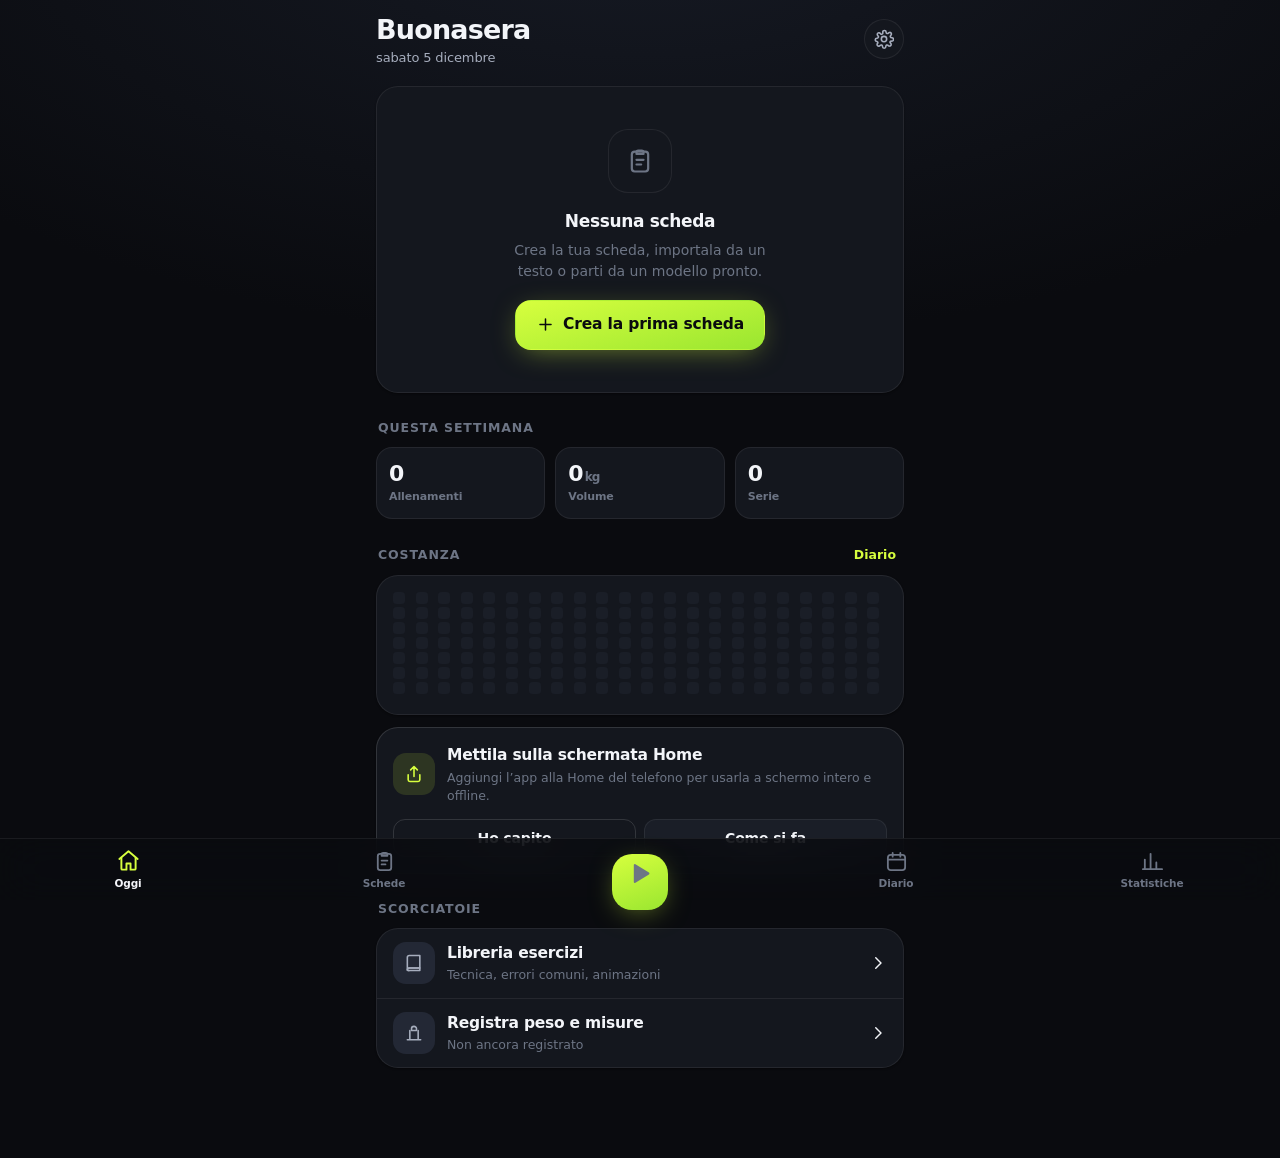
==== index.html @ c9379cd8 "Palestra: PWA per tracciare gli allenamenti in palestra App web installabile su iPhone, offline-firs" ====
<!doctype html>
<html lang="it" data-theme="dark">
<head>
<meta charset="utf-8">
<meta name="viewport" content="width=device-width, initial-scale=1, viewport-fit=cover, maximum-scale=1, user-scalable=no">
<title>Palestra</title>
<meta name="description" content="Diario di allenamento in palestra: schede, timer di recupero, progressione dei carichi e statistiche. Tutto in locale sul tuo telefono.">
<meta name="theme-color" content="#0a0b0f">
<meta name="color-scheme" content="dark light">

<!-- PWA -->
<link rel="manifest" href="manifest.webmanifest">
<meta name="mobile-web-app-capable" content="yes">
<meta name="apple-mobile-web-app-capable" content="yes">
<meta name="apple-mobile-web-app-status-bar-style" content="black-translucent">
<meta name="apple-mobile-web-app-title" content="Palestra">
<link rel="apple-touch-icon" href="icons/icon-180.png">
<link rel="icon" href="icons/favicon.svg" type="image/svg+xml">
<link rel="icon" href="icons/icon-32.png" sizes="32x32">

<!-- splash iOS -->
<link rel="apple-touch-startup-image" media="(device-width:440px) and (device-height:956px) and (-webkit-device-pixel-ratio:3)" href="icons/splash-1320x2868.png">
<link rel="apple-touch-startup-image" media="(device-width:402px) and (device-height:874px) and (-webkit-device-pixel-ratio:3)" href="icons/splash-1206x2622.png">
<link rel="apple-touch-startup-image" media="(device-width:430px) and (device-height:932px) and (-webkit-device-pixel-ratio:3)" href="icons/splash-1290x2796.png">
<link rel="apple-touch-startup-image" media="(device-width:393px) and (device-height:852px) and (-webkit-device-pixel-ratio:3)" href="icons/splash-1179x2556.png">
<link rel="apple-touch-startup-image" media="(device-width:390px) and (device-height:844px) and (-webkit-device-pixel-ratio:3)" href="icons/splash-1170x2532.png">
<link rel="apple-touch-startup-image" media="(device-width:414px) and (device-height:896px) and (-webkit-device-pixel-ratio:3)" href="icons/splash-1242x2688.png">
<link rel="apple-touch-startup-image" media="(device-width:375px) and (device-height:812px) and (-webkit-device-pixel-ratio:3)" href="icons/splash-1125x2436.png">
<link rel="apple-touch-startup-image" media="(device-width:360px) and (device-height:780px) and (-webkit-device-pixel-ratio:3)" href="icons/splash-1080x2340.png">
<link rel="apple-touch-startup-image" media="(device-width:414px) and (device-height:896px) and (-webkit-device-pixel-ratio:2)" href="icons/splash-828x1792.png">
<link rel="apple-touch-startup-image" media="(device-width:375px) and (device-height:667px) and (-webkit-device-pixel-ratio:2)" href="icons/splash-750x1334.png">

<link rel="stylesheet" href="css/style.css">
<script type="module" src="js/app.js"></script>
</head>
<body>
  <div id="app">
    <div class="screen" style="display:grid;place-items:center;min-height:70vh">
      <svg width="54" height="54" viewBox="0 0 24 24" fill="none" stroke="#d7ff3e" stroke-width="1.9" stroke-linecap="round" style="opacity:.9">
        <path d="M6.5 7.5v9M3.5 9.5v5M17.5 7.5v9M20.5 9.5v5M6.5 12h11"/>
      </svg>
    </div>
  </div>
  <noscript><p style="padding:30px;text-align:center">Questa app richiede JavaScript attivo.</p></noscript>
</body>
</html>
---- css/style.css ----
/* =========================================================================
   Palestra — design system
   Dark-first, mobile-first, zero dipendenze.
   ========================================================================= */

:root {
  /* superfici */
  --bg: #0a0b0f;
  --bg-grad: radial-gradient(120% 80% at 50% -10%, #161a24 0%, #0a0b0f 60%);
  --surface: #14171e;
  --surface-2: #1a1e27;
  --surface-3: #232835;
  --line: rgba(255, 255, 255, .07);
  --line-2: rgba(255, 255, 255, .13);

  /* testo */
  --txt: #f3f5f9;
  --txt-2: #a6adbd;
  --txt-3: #6d7585;

  /* accenti */
  --acc: #d7ff3e;
  --acc-2: #9ae630;
  --acc-ink: #0a0b0f;
  --acc-soft: rgba(215, 255, 62, .13);
  --violet: #8b7bff;
  --cyan: #4cd7f6;
  --ok: #35d07f;
  --warn: #ffb020;
  --err: #ff5c5c;

  /* forma */
  --r-sm: 10px;
  --r: 16px;
  --r-lg: 22px;
  --r-xl: 28px;
  --r-full: 999px;

  --sh-1: 0 1px 2px rgba(0, 0, 0, .4);
  --sh-2: 0 8px 24px -8px rgba(0, 0, 0, .65);
  --sh-3: 0 24px 60px -16px rgba(0, 0, 0, .8);
  --glow: 0 6px 28px -8px rgba(215, 255, 62, .5);

  /* spazi */
  --pad: 16px;
  --tabbar-h: 62px;
  --safe-t: env(safe-area-inset-top, 0px);
  --safe-b: env(safe-area-inset-bottom, 0px);

  --ease: cubic-bezier(.22, 1, .36, 1);
  --spring: cubic-bezier(.34, 1.56, .64, 1);

  color-scheme: dark;
}

:root[data-theme="light"] {
  --bg: #f4f5f8;
  --bg-grad: radial-gradient(120% 80% at 50% -10%, #ffffff 0%, #eef0f5 60%);
  --surface: #ffffff;
  --surface-2: #f6f7fa;
  --surface-3: #eceef4;
  --line: rgba(10, 12, 20, .08);
  --line-2: rgba(10, 12, 20, .15);
  --txt: #0e1117;
  --txt-2: #5a6273;
  --txt-3: #8c94a3;
  --acc: #5f8f00;
  --acc-2: #4d7500;
  --acc-ink: #ffffff;
  --acc-soft: rgba(95, 143, 0, .12);
  --violet: #6b4ef0;
  --cyan: #0b8fb0;
  --sh-2: 0 8px 24px -10px rgba(16, 20, 35, .18);
  --sh-3: 0 24px 60px -18px rgba(16, 20, 35, .3);
  --glow: 0 6px 24px -10px rgba(95, 143, 0, .5);
  color-scheme: light;
}

/* ------------------------------------------------------------- reset ---- */

*, *::before, *::after { box-sizing: border-box; }

html, body {
  margin: 0;
  padding: 0;
  height: 100%;
  overscroll-behavior-y: none;
}

body {
  background: var(--bg);
  background-image: var(--bg-grad);
  background-attachment: fixed;
  color: var(--txt);
  font-family: -apple-system, BlinkMacSystemFont, "SF Pro Text", "Segoe UI", Roboto, system-ui, sans-serif;
  font-size: 16px;
  line-height: 1.45;
  -webkit-font-smoothing: antialiased;
  -webkit-tap-highlight-color: transparent;
  -webkit-text-size-adjust: 100%;
  text-rendering: optimizeLegibility;
}

button, input, select, textarea {
  font: inherit;
  color: inherit;
  margin: 0;
}

button { background: none; border: 0; cursor: pointer; touch-action: manipulation; }
h1, h2, h3, h4, p { margin: 0; }
ul, ol { margin: 0; padding: 0; list-style: none; }
a { color: inherit; text-decoration: none; }
svg { display: block; }
input[type="number"] { -moz-appearance: textfield; }
input[type="number"]::-webkit-outer-spin-button,
input[type="number"]::-webkit-inner-spin-button { -webkit-appearance: none; margin: 0; }

::selection { background: var(--acc); color: var(--acc-ink); }

/* scrollbar discreta (desktop) */
::-webkit-scrollbar { width: 8px; height: 8px; }
::-webkit-scrollbar-thumb { background: var(--surface-3); border-radius: 99px; }
::-webkit-scrollbar-track { background: transparent; }

/* ------------------------------------------------------------- shell ---- */

#app {
  min-height: 100%;
  display: flex;
  flex-direction: column;
}

.screen {
  flex: 1;
  padding: calc(var(--safe-t) + 10px) var(--pad) calc(var(--tabbar-h) + var(--safe-b) + 28px);
  max-width: 560px;
  width: 100%;
  margin: 0 auto;
  animation: screenIn .34s var(--ease) both;
}

@keyframes screenIn {
  from { opacity: 0; transform: translateY(8px); }
  to { opacity: 1; transform: none; }
}

.topbar {
  display: flex;
  align-items: center;
  justify-content: space-between;
  gap: 12px;
  margin-bottom: 18px;
  min-height: 42px;
}

.topbar h1 {
  font-size: 27px;
  font-weight: 800;
  letter-spacing: -.03em;
}

.topbar .sub { font-size: 13px; color: var(--txt-2); font-weight: 500; letter-spacing: -.01em; }

.icon-btn {
  width: 40px; height: 40px;
  display: grid; place-items: center;
  border-radius: var(--r-full);
  background: var(--surface);
  border: 1px solid var(--line);
  color: var(--txt-2);
  flex: none;
  transition: transform .18s var(--spring), background .18s;
}
.icon-btn:active { transform: scale(.9); background: var(--surface-3); }
.icon-btn.ghost { background: transparent; border-color: transparent; }

/* ---------------------------------------------------------- tab bar ----- */

.tabbar {
  position: fixed;
  left: 0; right: 0; bottom: 0;
  z-index: 60;
  display: grid;
  grid-template-columns: repeat(5, 1fr);
  align-items: center;
  height: calc(var(--tabbar-h) + var(--safe-b));
  padding-bottom: var(--safe-b);
  background: color-mix(in srgb, var(--bg) 82%, transparent);
  backdrop-filter: saturate(180%) blur(22px);
  -webkit-backdrop-filter: saturate(180%) blur(22px);
  border-top: 1px solid var(--line);
}

.tabbar button {
  display: flex;
  flex-direction: column;
  align-items: center;
  gap: 3px;
  padding: 6px 0 4px;
  color: var(--txt-3);
  font-size: 10.5px;
  font-weight: 600;
  letter-spacing: -.01em;
  transition: color .2s;
}
.tabbar button.on { color: var(--txt); }
.tabbar button.on svg { color: var(--acc); }
.tabbar button:active { transform: scale(.93); }
.tabbar svg { width: 23px; height: 23px; transition: transform .25s var(--spring); }
.tabbar button.on svg { transform: translateY(-1px) scale(1.06); }

.tabbar .fab-slot { position: relative; }
.tab-fab {
  position: absolute;
  left: 50%;
  top: -16px;
  transform: translateX(-50%);
  width: 56px; height: 56px;
  border-radius: 20px;
  background: linear-gradient(160deg, var(--acc), var(--acc-2));
  color: var(--acc-ink);
  display: grid; place-items: center;
  box-shadow: var(--glow);
  transition: transform .2s var(--spring);
}
.tab-fab:active { transform: translateX(-50%) scale(.9); }
.tab-fab svg { width: 27px; height: 27px; }

/* -------------------------------------------------------------- card ---- */

.card {
  background: var(--surface);
  border: 1px solid var(--line);
  border-radius: var(--r-lg);
  padding: 16px;
  box-shadow: var(--sh-1);
}
.card + .card { margin-top: 12px; }
.card.flush { padding: 0; overflow: hidden; }
.card.tappable { transition: transform .18s var(--ease); }
.card.tappable:active { transform: scale(.985); }

.section-title {
  display: flex; align-items: center; justify-content: space-between;
  font-size: 12.5px;
  font-weight: 700;
  letter-spacing: .07em;
  text-transform: uppercase;
  color: var(--txt-3);
  margin: 26px 2px 10px;
}
.section-title button { color: var(--acc); font-size: 12.5px; font-weight: 700; letter-spacing: 0; text-transform: none; }

.card > .t, .card .grow > .t { display: block; font-weight: 650; font-size: 15.5px; letter-spacing: -.015em; }
.card > .s, .card .grow > .s { display: block; font-size: 12.5px; color: var(--txt-3); margin-top: 2px; }

/* ------------------------------------------------------------ bottoni --- */

.btn {
  display: inline-flex;
  align-items: center;
  justify-content: center;
  gap: 8px;
  height: 50px;
  padding: 0 20px;
  border-radius: var(--r);
  background: var(--surface-2);
  border: 1px solid var(--line);
  color: var(--txt);
  font-weight: 650;
  font-size: 15.5px;
  letter-spacing: -.01em;
  transition: transform .15s var(--spring), background .18s, opacity .18s;
}
.btn:active { transform: scale(.96); }
.btn:disabled { opacity: .4; pointer-events: none; }
.btn svg { width: 19px; height: 19px; }
.btn.block { display: flex; width: 100%; }
.btn.primary {
  background: linear-gradient(165deg, var(--acc), var(--acc-2));
  color: var(--acc-ink);
  border-color: transparent;
  box-shadow: var(--glow);
  font-weight: 750;
}
.btn.violet { background: linear-gradient(165deg, var(--violet), #6a57f0); color: #fff; border-color: transparent; }
.btn.ghost { background: transparent; border-color: var(--line-2); }
.btn.danger { background: color-mix(in srgb, var(--err) 14%, transparent); color: var(--err); border-color: color-mix(in srgb, var(--err) 30%, transparent); }
.btn.sm { height: 38px; padding: 0 14px; font-size: 14px; border-radius: 12px; }
.btn.lg { height: 58px; font-size: 17px; border-radius: var(--r-lg); }
.btn.xl { height: 66px; font-size: 18.5px; border-radius: var(--r-lg); }

/* ------------------------------------------------------------- chips ---- */

.chips { display: flex; gap: 8px; overflow-x: auto; padding: 2px 0 6px; scrollbar-width: none; scroll-snap-type: x proximity; }
.chips::-webkit-scrollbar { display: none; }
.chip {
  flex: none;
  height: 34px;
  padding: 0 14px;
  border-radius: var(--r-full);
  background: var(--surface);
  border: 1px solid var(--line);
  color: var(--txt-2);
  font-size: 13.5px;
  font-weight: 600;
  display: inline-flex; align-items: center; gap: 6px;
  transition: all .18s var(--ease);
  scroll-snap-align: start;
}
.chip.on { background: var(--acc); color: var(--acc-ink); border-color: transparent; font-weight: 700; }
.chip:active { transform: scale(.94); }

.seg {
  display: flex;
  background: var(--surface);
  border: 1px solid var(--line);
  border-radius: var(--r-full);
  padding: 4px;
  gap: 2px;
}
.seg button {
  flex: 1;
  height: 34px;
  border-radius: var(--r-full);
  color: var(--txt-2);
  font-size: 13.5px;
  font-weight: 650;
  transition: all .22s var(--ease);
}
.seg button.on { background: var(--surface-3); color: var(--txt); }

/* ------------------------------------------------------------ pillole --- */

.pill {
  display: inline-flex; align-items: center; gap: 5px;
  height: 24px; padding: 0 9px;
  border-radius: var(--r-full);
  background: var(--surface-3);
  color: var(--txt-2);
  font-size: 11.5px; font-weight: 700;
  letter-spacing: -.01em;
}
.pill.acc { background: var(--acc-soft); color: var(--acc); }
.pill.ok { background: color-mix(in srgb, var(--ok) 15%, transparent); color: var(--ok); }
.pill.warn { background: color-mix(in srgb, var(--warn) 15%, transparent); color: var(--warn); }
.pill.violet { background: color-mix(in srgb, var(--violet) 18%, transparent); color: var(--violet); }

/* -------------------------------------------------------------- stat ---- */

.stat-row { display: grid; grid-template-columns: repeat(3, 1fr); gap: 10px; }
.stat {
  background: var(--surface);
  border: 1px solid var(--line);
  border-radius: var(--r);
  padding: 13px 12px;
  text-align: left;
}
.stat .v { font-size: 22px; font-weight: 800; letter-spacing: -.045em; font-variant-numeric: tabular-nums; line-height: 1.15; }
.stat .k { font-size: 11px; color: var(--txt-3); font-weight: 600; margin-top: 3px; letter-spacing: -.01em; }
.stat .u { font-size: 12px; color: var(--txt-3); font-weight: 600; margin-left: 2px; }

/* -------------------------------------------------------------- liste --- */

.rows { display: flex; flex-direction: column; }
.row {
  display: flex;
  align-items: center;
  gap: 12px;
  padding: 13px 16px;
  border-bottom: 1px solid var(--line);
  text-align: left;
  width: 100%;
  transition: background .15s;
}
.row:last-child { border-bottom: 0; }
.row:active { background: var(--surface-2); }
.row .grow { flex: 1; min-width: 0; display: block; }
.row .t { display: block; font-weight: 620; font-size: 15.5px; letter-spacing: -.015em; overflow: hidden; text-overflow: ellipsis; white-space: nowrap; }
.row .s { display: block; font-size: 12.5px; color: var(--txt-3); margin-top: 2px; overflow: hidden; text-overflow: ellipsis; white-space: nowrap; }
.row .chev { color: var(--txt-3); flex: none; }

.avatar {
  width: 42px; height: 42px; flex: none;
  border-radius: 13px;
  background: var(--surface-3);
  display: grid; place-items: center;
  color: var(--txt-2);
  overflow: hidden;
}
.avatar.acc { background: var(--acc-soft); color: var(--acc); }

/* -------------------------------------------------------------- input --- */

.field { margin-bottom: 14px; }
.field > label {
  display: block;
  font-size: 12px;
  font-weight: 700;
  letter-spacing: .04em;
  text-transform: uppercase;
  color: var(--txt-3);
  margin-bottom: 7px;
}
.input, select.input, textarea.input {
  width: 100%;
  height: 50px;
  padding: 0 14px;
  border-radius: var(--r);
  background: var(--surface-2);
  border: 1px solid var(--line);
  color: var(--txt);
  font-size: 16px;
  outline: none;
  transition: border-color .18s, background .18s;
  -webkit-appearance: none;
  appearance: none;
}
.input:focus { border-color: var(--acc); background: var(--surface); }
textarea.input { height: auto; min-height: 96px; padding: 12px 14px; line-height: 1.5; resize: vertical; font-family: inherit; }
select.input {
  background-image: url("data:image/svg+xml,%3Csvg xmlns='http://www.w3.org/2000/svg' viewBox='0 0 24 24' fill='none' stroke='%23a6adbd' stroke-width='2.4' stroke-linecap='round'%3E%3Cpath d='M6 9l6 6 6-6'/%3E%3C/svg%3E");
  background-repeat: no-repeat;
  background-position: right 12px center;
  background-size: 18px;
  padding-right: 38px;
}
.input::placeholder { color: var(--txt-3); }

.switch {
  width: 50px; height: 30px; flex: none;
  border-radius: var(--r-full);
  background: var(--surface-3);
  border: 1px solid var(--line);
  position: relative;
  transition: background .22s var(--ease);
}
.switch::after {
  content: '';
  position: absolute;
  top: 3px; left: 3px;
  width: 22px; height: 22px;
  border-radius: 50%;
  background: var(--txt-2);
  transition: transform .26s var(--spring), background .22s;
}
.switch.on { background: var(--acc); border-color: transparent; }
.switch.on::after { transform: translateX(20px); background: var(--acc-ink); }

/* ----------------------------------------------------------- stepper ---- */

.stepper {
  display: flex;
  align-items: stretch;
  background: var(--surface-2);
  border: 1px solid var(--line);
  border-radius: var(--r);
  overflow: hidden;
  height: 54px;
}
.stepper button {
  width: 48px;
  display: grid; place-items: center;
  color: var(--txt-2);
  font-size: 22px;
  font-weight: 500;
  transition: background .15s;
}
.stepper button:active { background: var(--surface-3); color: var(--acc); }
.stepper .val {
  flex: 1;
  display: flex; flex-direction: column;
  align-items: center; justify-content: center;
  border-left: 1px solid var(--line);
  border-right: 1px solid var(--line);
  min-width: 0;
}
.stepper .val input {
  width: 100%;
  background: none; border: 0; outline: none;
  text-align: center;
  font-size: 21px;
  font-weight: 750;
  letter-spacing: -.04em;
  font-variant-numeric: tabular-nums;
  padding: 0;
}
.stepper .val small { font-size: 10px; color: var(--txt-3); font-weight: 700; letter-spacing: .06em; text-transform: uppercase; margin-top: -2px; }

/* -------------------------------------------------------------- sheet --- */

.scrim {
  position: fixed; inset: 0;
  background: rgba(0, 0, 0, .6);
  backdrop-filter: blur(3px);
  -webkit-backdrop-filter: blur(3px);
  z-index: 90;
  animation: fade .25s ease both;
}
@keyframes fade { from { opacity: 0 } to { opacity: 1 } }

.sheet {
  position: fixed;
  left: 0; right: 0; bottom: 0;
  z-index: 91;
  max-height: 92vh;
  display: flex;
  flex-direction: column;
  background: var(--surface);
  border-top: 1px solid var(--line-2);
  border-radius: var(--r-xl) var(--r-xl) 0 0;
  box-shadow: var(--sh-3);
  padding-bottom: var(--safe-b);
  animation: sheetIn .36s var(--ease) both;
  max-width: 560px; margin: 0 auto;
}
@keyframes sheetIn { from { transform: translateY(102%) } to { transform: none } }
.sheet.closing { animation: sheetOut .24s ease-in both; }
@keyframes sheetOut { to { transform: translateY(102%) } }
.scrim.closing { animation: fadeOut .24s ease-in both; }
@keyframes fadeOut { to { opacity: 0 } }

.sheet .grab { width: 38px; height: 4px; border-radius: 99px; background: var(--line-2); margin: 10px auto 2px; flex: none; }
.sheet .sheet-head {
  display: flex; align-items: center; justify-content: space-between; gap: 10px;
  padding: 10px 18px 12px;
  flex: none;
}
.sheet .sheet-head h3 { font-size: 19px; font-weight: 750; letter-spacing: -.025em; }
.sheet .sheet-body { overflow-y: auto; -webkit-overflow-scrolling: touch; padding: 0 18px 20px; }
.sheet .sheet-foot { padding: 12px 18px calc(16px + var(--safe-b)); border-top: 1px solid var(--line); flex: none; display: flex; gap: 10px; }
.sheet .sheet-foot .btn { flex: 1; }

/* -------------------------------------------------------------- toast --- */

#toasts {
  position: fixed;
  left: 50%; transform: translateX(-50%);
  top: calc(var(--safe-t) + 10px);
  z-index: 120;
  width: min(480px, calc(100% - 24px));
  display: flex; flex-direction: column; gap: 8px;
  pointer-events: none;
}
.toast {
  background: var(--surface-3);
  border: 1px solid var(--line-2);
  border-radius: var(--r);
  padding: 11px 15px;
  font-size: 14.5px;
  font-weight: 600;
  box-shadow: var(--sh-2);
  display: flex; align-items: center; gap: 10px;
  animation: toastIn .4s var(--spring) both;
}
.toast.pr { background: linear-gradient(120deg, var(--acc), var(--acc-2)); color: var(--acc-ink); border-color: transparent; }
.toast.err { background: var(--err); color: #fff; border-color: transparent; }
.toast.out { animation: toastOut .3s ease-in both; }
@keyframes toastIn { from { opacity: 0; transform: translateY(-16px) scale(.96) } to { opacity: 1; transform: none } }
@keyframes toastOut { to { opacity: 0; transform: translateY(-10px) scale(.97) } }

/* ------------------------------------------------------------- vuoto ---- */

.empty { text-align: center; padding: 42px 20px; }
.empty .ico { width: 64px; height: 64px; margin: 0 auto 16px; border-radius: 20px; background: var(--surface); border: 1px solid var(--line); display: grid; place-items: center; color: var(--txt-3); }
.empty h3 { font-size: 17px; font-weight: 700; letter-spacing: -.02em; margin-bottom: 6px; }
.empty p { font-size: 14px; color: var(--txt-3); max-width: 280px; margin: 0 auto 18px; line-height: 1.5; }

/* ===================================================== SCHERMATA WORKOUT = */

.wk {
  position: fixed; inset: 0;
  z-index: 80;
  background: var(--bg);
  background-image: var(--bg-grad);
  display: flex;
  flex-direction: column;
  animation: wkIn .4s var(--ease) both;
}
@keyframes wkIn { from { opacity: 0; transform: translateY(18px) scale(.98) } to { opacity: 1; transform: none } }

.wk-head {
  flex: none;
  padding: calc(var(--safe-t) + 8px) 14px 8px;
  display: flex; align-items: center; gap: 10px;
}
.wk-head .t { flex: 1; min-width: 0; }
.wk-head .t .n { font-size: 15px; font-weight: 750; letter-spacing: -.02em; overflow: hidden; text-overflow: ellipsis; white-space: nowrap; }
.wk-head .t .m { font-size: 12px; color: var(--txt-3); font-variant-numeric: tabular-nums; margin-top: 1px; }

.wk-prog { flex: none; height: 3px; background: var(--surface-2); margin: 4px 14px 0; border-radius: 99px; overflow: hidden; }
.wk-prog i { display: block; height: 100%; background: linear-gradient(90deg, var(--acc-2), var(--acc)); border-radius: 99px; transition: width .5s var(--ease); }

.wk-body { flex: 1; overflow-y: auto; -webkit-overflow-scrolling: touch; padding: 14px 14px 10px; }
.wk-body > * { max-width: 520px; margin-left: auto; margin-right: auto; }

.ex-hero {
  background: var(--surface);
  border: 1px solid var(--line);
  border-radius: var(--r-xl);
  overflow: hidden;
}
.ex-hero .anim-wrap {
  position: relative;
  background: linear-gradient(180deg, var(--surface-2), var(--surface));
  border-bottom: 1px solid var(--line);
  display: grid; place-items: center;
  padding: 6px 0;
}
.ex-hero .anim-wrap .info-fab {
  position: absolute; right: 10px; top: 10px;
  width: 34px; height: 34px;
  border-radius: 50%;
  background: color-mix(in srgb, var(--bg) 70%, transparent);
  backdrop-filter: blur(8px);
  border: 1px solid var(--line);
  display: grid; place-items: center;
  color: var(--txt-2);
}
.ex-hero .anim-wrap .tgt {
  position: absolute; left: 12px; top: 12px;
  display: flex; gap: 6px;
}
.ex-hero .meta { padding: 14px 16px 0; }
.ex-hero h2 { font-size: 23px; font-weight: 800; letter-spacing: -.035em; line-height: 1.15; }
.ex-hero .sub { font-size: 13px; color: var(--txt-3); margin-top: 4px; font-weight: 550; }

.set-head {
  display: flex; align-items: baseline; justify-content: space-between;
  padding: 16px 16px 4px;
}
.set-head .big { font-size: 15px; font-weight: 750; letter-spacing: -.02em; }
.set-head .hint { font-size: 12.5px; color: var(--acc); font-weight: 650; }

.inputs { display: grid; grid-template-columns: 1fr 1fr; gap: 10px; padding: 8px 16px 14px; }

.coach {
  display: flex; align-items: flex-start; gap: 9px;
  margin: 0 16px 14px;
  padding: 10px 12px;
  border-radius: 14px;
  background: var(--acc-soft);
  border: 1px solid color-mix(in srgb, var(--acc) 24%, transparent);
  font-size: 13px;
  color: var(--txt);
  line-height: 1.45;
}
.coach svg { flex: none; width: 17px; height: 17px; color: var(--acc); margin-top: 1px; }
.coach b { font-weight: 750; }

.cta-wrap { padding: 0 16px 16px; display: flex; gap: 10px; }
.cta-wrap .btn.primary { flex: 1; }

/* serie loggate */
.sets-log { margin-top: 12px; }
.set-line {
  display: flex; align-items: center; gap: 10px;
  padding: 10px 14px;
  border-radius: 14px;
  background: var(--surface);
  border: 1px solid var(--line);
  margin-bottom: 7px;
  font-size: 14.5px;
  animation: setIn .4s var(--spring) both;
}
@keyframes setIn { from { opacity: 0; transform: translateX(-10px) } to { opacity: 1; transform: none } }
.set-line.done { background: color-mix(in srgb, var(--ok) 9%, var(--surface)); border-color: color-mix(in srgb, var(--ok) 22%, transparent); }
.set-line.cur { border-color: var(--acc); background: var(--acc-soft); }
.set-line .idx {
  width: 26px; height: 26px; flex: none;
  border-radius: 9px;
  background: var(--surface-3);
  display: grid; place-items: center;
  font-size: 12px; font-weight: 750;
  color: var(--txt-2);
}
.set-line.done .idx { background: var(--ok); color: #06240f; }
.set-line.cur .idx { background: var(--acc); color: var(--acc-ink); }
.set-line .v { font-weight: 700; font-variant-numeric: tabular-nums; letter-spacing: -.02em; }
.set-line .sep { color: var(--txt-3); font-size: 12px; }
.set-line .grow { flex: 1; }
.set-line .warm { font-size: 10.5px; }

/* rail esercizi */
.rail {
  flex: none;
  display: flex; gap: 8px;
  overflow-x: auto;
  padding: 10px 14px calc(10px + var(--safe-b));
  border-top: 1px solid var(--line);
  background: color-mix(in srgb, var(--bg) 80%, transparent);
  backdrop-filter: blur(20px);
  -webkit-backdrop-filter: blur(20px);
  scrollbar-width: none;
}
.rail::-webkit-scrollbar { display: none; }
.rail-item {
  flex: none;
  min-width: 112px; max-width: 150px;
  padding: 9px 11px;
  border-radius: 14px;
  background: var(--surface);
  border: 1px solid var(--line);
  text-align: left;
  transition: all .2s var(--ease);
}
.rail-item .n { font-size: 12.5px; font-weight: 650; letter-spacing: -.015em; overflow: hidden; text-overflow: ellipsis; white-space: nowrap; }
.rail-item .p { font-size: 10.5px; color: var(--txt-3); margin-top: 2px; font-variant-numeric: tabular-nums; }
.rail-item.on { border-color: var(--acc); background: var(--acc-soft); }
.rail-item.ok { opacity: .55; }
.rail-item.ok .p { color: var(--ok); }

/* -------------------------------------------------------- rest timer ---- */

.rest {
  position: fixed; inset: 0;
  z-index: 95;
  background: color-mix(in srgb, var(--bg) 92%, transparent);
  backdrop-filter: blur(26px);
  -webkit-backdrop-filter: blur(26px);
  display: flex; flex-direction: column;
  align-items: center; justify-content: center;
  padding: calc(var(--safe-t) + 20px) 22px calc(var(--safe-b) + 20px);
  animation: fade .3s ease both;
}
.rest.closing { animation: fadeOut .22s ease-in both; }
.rest .lab { font-size: 12.5px; font-weight: 750; letter-spacing: .14em; text-transform: uppercase; color: var(--txt-3); }
.rest .dial { position: relative; width: min(74vw, 290px); aspect-ratio: 1; margin: 18px 0 6px; }
.rest .dial svg { width: 100%; height: 100%; transform: rotate(-90deg); }
.rest .dial .txt {
  position: absolute; inset: 0;
  display: flex; flex-direction: column;
  align-items: center; justify-content: center;
}
.rest .dial .num { font-size: 64px; font-weight: 820; letter-spacing: -.06em; font-variant-numeric: tabular-nums; line-height: 1; }
.rest .dial .of { font-size: 13px; color: var(--txt-3); margin-top: 7px; font-weight: 600; }
.rest .nextup {
  margin-top: 14px;
  padding: 13px 16px;
  border-radius: var(--r-lg);
  background: var(--surface);
  border: 1px solid var(--line);
  width: 100%; max-width: 360px;
  text-align: center;
}
.rest .nextup .k { font-size: 11px; font-weight: 750; letter-spacing: .1em; text-transform: uppercase; color: var(--txt-3); }
.rest .nextup .v { font-size: 17px; font-weight: 750; letter-spacing: -.025em; margin-top: 4px; }
.rest .nextup .w { font-size: 13.5px; color: var(--acc); font-weight: 700; margin-top: 3px; font-variant-numeric: tabular-nums; }
.rest .ctr { display: flex; gap: 10px; margin-top: 16px; width: 100%; max-width: 360px; }
.rest .ctr .btn { flex: 1; }
.rest.flash { animation: flashPulse .5s ease 3; }
@keyframes flashPulse { 50% { background: color-mix(in srgb, var(--acc) 18%, var(--bg)); } }

/* --------------------------------------------------------- animazione --- */

.exfig { width: 100%; max-width: 230px; height: 158px; }
.exfig.sm { max-width: 92px; height: 74px; }
.exfig.lg { max-width: 300px; height: 210px; }

/* ----------------------------------------------------------- grafici ---- */

.chart { width: 100%; height: 150px; display: block; overflow: visible; }
.chart text { font-size: 10px; fill: var(--txt-3); font-weight: 600; }
.heat { display: grid; grid-auto-flow: column; grid-template-rows: repeat(7, 1fr); gap: 3px; overflow-x: auto; padding-bottom: 4px; scrollbar-width: none; }
.heat::-webkit-scrollbar { display: none; }
.heat i { width: 12px; height: 12px; border-radius: 3.5px; background: var(--surface-2); }
.heat i[data-l="1"] { background: color-mix(in srgb, var(--acc) 28%, var(--surface-2)); }
.heat i[data-l="2"] { background: color-mix(in srgb, var(--acc) 55%, var(--surface-2)); }
.heat i[data-l="3"] { background: color-mix(in srgb, var(--acc) 78%, var(--surface-2)); }
.heat i[data-l="4"] { background: var(--acc); }

.bar-row { display: flex; align-items: center; gap: 10px; margin-bottom: 9px; }
.bar-row .lab { width: 86px; flex: none; font-size: 12.5px; color: var(--txt-2); font-weight: 600; letter-spacing: -.01em; }
.bar-row .track { flex: 1; height: 9px; border-radius: 99px; background: var(--surface-2); overflow: hidden; }
.bar-row .track i { display: block; height: 100%; border-radius: 99px; background: linear-gradient(90deg, var(--acc-2), var(--acc)); transition: width .7s var(--ease); }
.bar-row .n { width: 34px; text-align: right; font-size: 12.5px; font-weight: 700; font-variant-numeric: tabular-nums; color: var(--txt-2); }

/* --------------------------------------------------------- calendario --- */

.cal { display: grid; grid-template-columns: repeat(7, 1fr); gap: 5px; }
.cal .dow { text-align: center; font-size: 10px; font-weight: 700; color: var(--txt-3); text-transform: uppercase; letter-spacing: .04em; }
.cal .d {
  aspect-ratio: 1;
  border-radius: 10px;
  display: grid; place-items: center;
  font-size: 12.5px; font-weight: 600;
  color: var(--txt-3);
  background: var(--surface-2);
}
.cal .d.off { background: transparent; opacity: .3; }
.cal .d.has { background: var(--acc); color: var(--acc-ink); font-weight: 800; }
.cal .d.today { outline: 2px solid var(--acc); outline-offset: -2px; }

/* --------------------------------------------------------- misc utils --- */

.muted { color: var(--txt-3); }
.tnum { font-variant-numeric: tabular-nums; }
.flex { display: flex; }
.between { justify-content: space-between; }
.center { align-items: center; }
.gap6 { gap: 6px } .gap8 { gap: 8px } .gap10 { gap: 10px } .gap12 { gap: 12px }
.mt6 { margin-top: 6px } .mt10 { margin-top: 10px } .mt14 { margin-top: 14px } .mt20 { margin-top: 20px }
.grow { flex: 1; min-width: 0; }
.wrap { flex-wrap: wrap; }
.tc { text-align: center; }
.fs12 { font-size: 12.5px } .fs13 { font-size: 13.5px } .fs15 { font-size: 15px }
.fw7 { font-weight: 700 }
.nowrap { white-space: nowrap; overflow: hidden; text-overflow: ellipsis; }

.divider { height: 1px; background: var(--line); margin: 14px 0; }

.drag-handle { color: var(--txt-3); touch-action: none; cursor: grab; padding: 4px; }
.dragging { opacity: .55; }

.cues li {
  display: flex; gap: 10px;
  padding: 9px 0;
  border-bottom: 1px solid var(--line);
  font-size: 14.2px;
  line-height: 1.5;
  color: var(--txt-2);
}
.cues li:last-child { border-bottom: 0; }
.cues li .n {
  width: 21px; height: 21px; flex: none;
  border-radius: 7px;
  background: var(--acc-soft);
  color: var(--acc);
  display: grid; place-items: center;
  font-size: 11px; font-weight: 800;
  margin-top: 1px;
}
.cues.warn li .n { background: color-mix(in srgb, var(--err) 14%, transparent); color: var(--err); }

/* confetti PR */
.sparkle { position: fixed; inset: 0; pointer-events: none; z-index: 130; overflow: hidden; }
.sparkle i {
  position: absolute; top: -12px;
  width: 8px; height: 13px; border-radius: 2px;
  animation: fall linear forwards;
}
@keyframes fall {
  to { transform: translateY(105vh) rotate(720deg); opacity: .15; }
}

@media (prefers-reduced-motion: reduce) {
  *, *::before, *::after { animation-duration: .01ms !important; transition-duration: .01ms !important; }
}

/* ------------------------------------------------- figura esercizi (SVG) */

.exfig .b-torso { stroke: var(--txt); opacity: .92; }
.exfig .b-limb { stroke: var(--txt); opacity: .88; }
.exfig .b-limb-d { stroke: var(--txt); opacity: .34; }
.exfig .b-head { fill: var(--txt); opacity: .92; }

.exfig .p-floor { stroke: var(--line-2); }
.exfig .p-eq { stroke: var(--txt-3); opacity: .75; stroke-linecap: round; }
.exfig .p-eq-f { fill: var(--txt-3); opacity: .55; }
.exfig .p-cable { stroke: var(--txt-3); opacity: .8; stroke-dasharray: 3 3; }

.exfig .p-w { fill: var(--acc); }
.exfig .p-w-i { fill: var(--bg); opacity: .8; }
.exfig .p-w-l { stroke: var(--acc); stroke-linecap: round; }
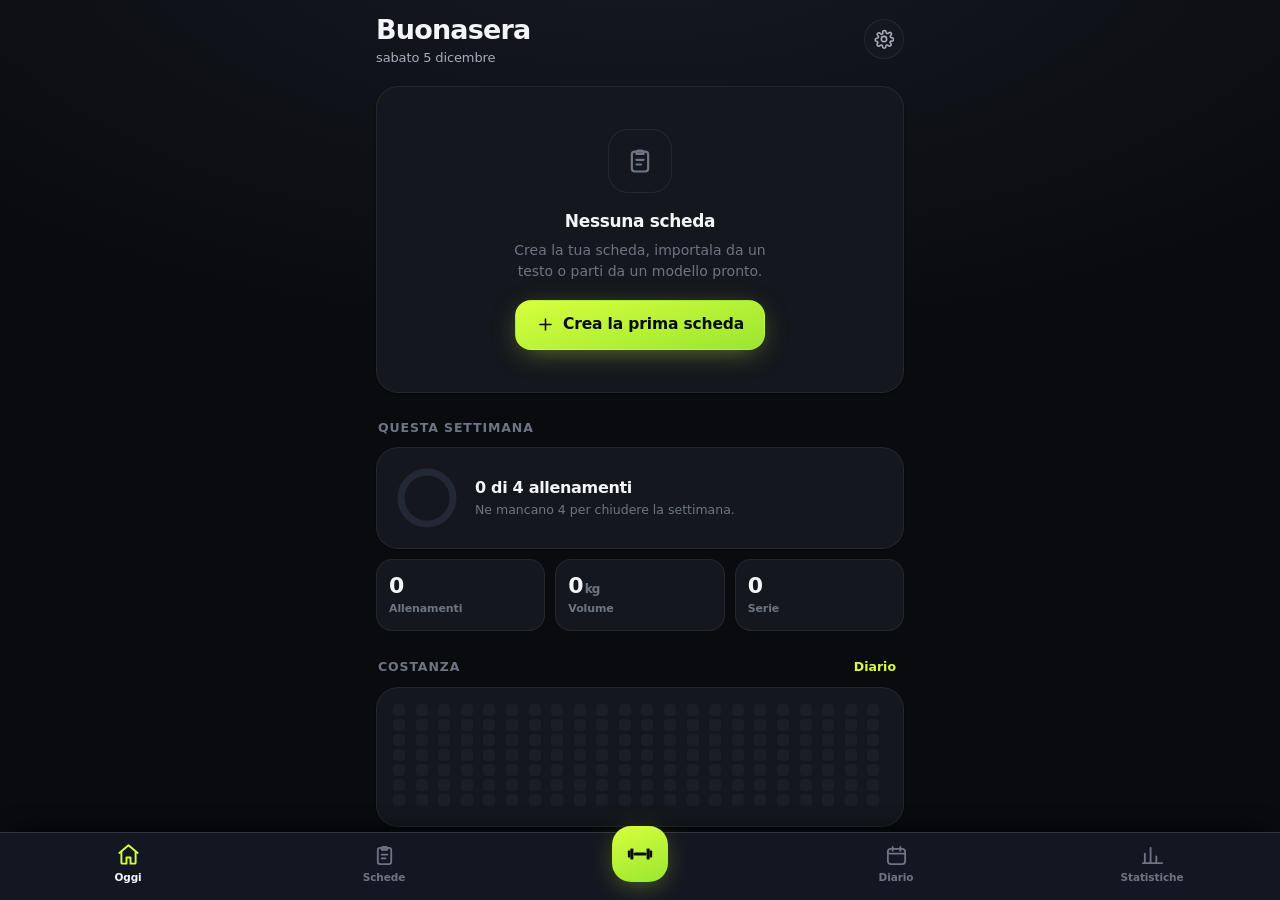
==== commit 20fc78c2: "Barra in basso appoggiata al bordo e app solo in verticale La barra sembrava sospesa per due motivi." ====
--- a/index.html
+++ b/index.html
@@ -41,6 +41,15 @@
       </svg>
     </div>
   </div>
+  <div id="rotate">
+    <svg viewBox="0 0 24 24" fill="none" stroke="currentColor" stroke-width="1.7" stroke-linecap="round" stroke-linejoin="round" aria-hidden="true">
+      <rect x="8.75" y="3" width="6.5" height="18" rx="2"/>
+      <path d="M12 18.2h.01"/>
+      <path d="M20.5 9.5a9 9 0 0 1-3.2 9.6M20.6 6.1v3.5h-3.5"/>
+      <path d="M3.5 14.5a9 9 0 0 1 3.2-9.6M3.4 17.9v-3.5h3.5"/>
+    </svg>
+    <p><strong>Gira il telefono</strong><span>Palestra si usa in verticale.</span></p>
+  </div>
   <noscript><p style="padding:30px;text-align:center">Questa app richiede JavaScript attivo.</p></noscript>
 </body>
 </html>
--- a/css/style.css
+++ b/css/style.css
@@ -46,6 +46,13 @@
   --tabbar-h: 62px;
   --safe-t: env(safe-area-inset-top, 0px);
   --safe-b: env(safe-area-inset-bottom, 0px);
+  /* La barra non riserva tutti i 34pt dell'home indicator: con metà spazio le
+     icone restano libere ma il menù non sembra sollevato dal bordo. */
+  --safe-pad-b: max(6px, calc(var(--safe-b) * .55));
+  /* Le barre in basso devono avere una superficie riconoscibile: con uno
+     sfondo quasi identico alla pagina la striscia sotto le icone legge come
+     vuoto e la barra sembra sospesa a mezz'aria. */
+  --bar-bg: rgba(21, 25, 34, .94);
 
   --ease: cubic-bezier(.22, 1, .36, 1);
   --spring: cubic-bezier(.34, 1.56, .64, 1);
@@ -73,6 +80,7 @@
   --sh-2: 0 8px 24px -10px rgba(16, 20, 35, .18);
   --sh-3: 0 24px 60px -18px rgba(16, 20, 35, .3);
   --glow: 0 6px 24px -10px rgba(95, 143, 0, .5);
+  --bar-bg: rgba(255, 255, 255, .94);
   color-scheme: light;
 }
 
@@ -84,7 +92,8 @@
   margin: 0;
   padding: 0;
   height: 100%;
-  overscroll-behavior-y: none;
+  overflow: hidden;             /* lo scroll avviene dentro #view */
+  overscroll-behavior: none;
 }
 
 body {
@@ -125,15 +134,30 @@
 
 /* ------------------------------------------------------------- shell ---- */
 
+/* `inset: 0` su un elemento fisso copre esattamente il viewport di layout.
+   Niente dvh: in standalone su iOS vale "schermo meno la status bar", e la
+   schermata finiva ~60pt sopra il bordo inferiore. */
 #app {
-  min-height: 100%;
+  position: fixed;
+  inset: 0;
   display: flex;
   flex-direction: column;
+  overflow: hidden;
+}
+
+/* unico contenitore scrollabile dell'app */
+#view {
+  flex: 1;
+  min-height: 0;
+  overflow-y: auto;
+  overflow-x: hidden;
+  -webkit-overflow-scrolling: touch;
+  overscroll-behavior-y: contain;
+  position: relative;
 }
 
 .screen {
-  flex: 1;
-  padding: calc(var(--safe-t) + 10px) var(--pad) calc(var(--tabbar-h) + var(--safe-b) + 28px);
+  padding: calc(var(--safe-t) + 10px) var(--pad) 28px;
   max-width: 560px;
   width: 100%;
   margin: 0 auto;
@@ -178,18 +202,19 @@
 /* ---------------------------------------------------------- tab bar ----- */
 
 .tabbar {
-  position: fixed;
-  left: 0; right: 0; bottom: 0;
+  flex: none;
+  position: relative;
   z-index: 60;
   display: grid;
   grid-template-columns: repeat(5, 1fr);
   align-items: center;
-  height: calc(var(--tabbar-h) + var(--safe-b));
-  padding-bottom: var(--safe-b);
-  background: color-mix(in srgb, var(--bg) 82%, transparent);
+  height: calc(var(--tabbar-h) + var(--safe-pad-b));
+  padding-bottom: var(--safe-pad-b);
+  background: var(--bar-bg);
   backdrop-filter: saturate(180%) blur(22px);
   -webkit-backdrop-filter: saturate(180%) blur(22px);
-  border-top: 1px solid var(--line);
+  border-top: 1px solid var(--line-2);
+  box-shadow: 0 -12px 26px -14px rgba(0, 0, 0, .9);
 }
 
 .tabbar button {
@@ -210,22 +235,23 @@
 .tabbar svg { width: 23px; height: 23px; transition: transform .25s var(--spring); }
 .tabbar button.on svg { transform: translateY(-1px) scale(1.06); }
 
-.tabbar .fab-slot { position: relative; }
-.tab-fab {
-  position: absolute;
-  left: 50%;
-  top: -16px;
-  transform: translateX(-50%);
+/* Pulsante centrale. I selettori partono da .tabbar per battere in specificità
+   `.tabbar button`, che altrimenti gli imporrebbe flex-direction e padding. */
+.tabbar .fab-slot { align-self: stretch; display: grid; place-items: center; }
+.tabbar .tab-fab {
   width: 56px; height: 56px;
-  border-radius: 20px;
+  padding: 0;
+  border-radius: 19px;
   background: linear-gradient(160deg, var(--acc), var(--acc-2));
   color: var(--acc-ink);
-  display: grid; place-items: center;
+  display: grid;
+  place-items: center;
   box-shadow: var(--glow);
+  transform: translateY(-10px);
   transition: transform .2s var(--spring);
 }
-.tab-fab:active { transform: translateX(-50%) scale(.9); }
-.tab-fab svg { width: 27px; height: 27px; }
+.tabbar .tab-fab:active { transform: translateY(-10px) scale(.92); }
+.tabbar .tab-fab svg { width: 30px; height: 30px; transform: none; }
 
 /* -------------------------------------------------------------- card ---- */
 
@@ -502,9 +528,11 @@
 
 .sheet {
   position: fixed;
-  left: 0; right: 0; bottom: 0;
+  left: 0; right: 0;
+  bottom: var(--kb, 0px);
   z-index: 91;
-  max-height: 92vh;
+  max-height: calc(100% - var(--kb, 0px) - 24px);
+  transition: bottom .18s ease;
   display: flex;
   flex-direction: column;
   background: var(--surface);
@@ -515,6 +543,8 @@
   animation: sheetIn .36s var(--ease) both;
   max-width: 560px; margin: 0 auto;
 }
+body.kb-open .sheet { padding-bottom: 0; }
+body.kb-open .sheet .sheet-foot { padding-bottom: 12px; }
 @keyframes sheetIn { from { transform: translateY(102%) } to { transform: none } }
 .sheet.closing { animation: sheetOut .24s ease-in both; }
 @keyframes sheetOut { to { transform: translateY(102%) } }
@@ -531,6 +561,32 @@
 .sheet .sheet-body { overflow-y: auto; -webkit-overflow-scrolling: touch; padding: 0 18px 20px; }
 .sheet .sheet-foot { padding: 12px 18px calc(16px + var(--safe-b)); border-top: 1px solid var(--line); flex: none; display: flex; gap: 10px; }
 .sheet .sheet-foot .btn { flex: 1; }
+
+/* ------------------------------------------------------- solo verticale --- */
+
+/* iOS ignora sia `orientation` nel manifest sia `screen.orientation.lock()`:
+   in orizzontale l'unica strada è coprire l'app. Il limite sull'altezza lascia
+   passare desktop e tablet, dove l'orizzontale non è un problema. */
+#rotate { display: none; }
+
+@media (orientation: landscape) and (max-height: 600px) {
+  #rotate {
+    position: fixed; inset: 0;
+    z-index: 400;
+    display: flex;
+    flex-direction: column;
+    align-items: center;
+    justify-content: center;
+    gap: 18px;
+    padding: 24px 32px;
+    background: var(--bg);
+    background-image: var(--bg-grad);
+    text-align: center;
+  }
+  #rotate svg { width: 44px; height: 44px; color: var(--acc); }
+  #rotate strong { display: block; font-size: 19px; font-weight: 750; letter-spacing: -.025em; }
+  #rotate span { display: block; margin-top: 3px; font-size: 14px; color: var(--txt-2); }
+}
 
 /* -------------------------------------------------------------- toast --- */
 
@@ -570,8 +626,8 @@
 /* ===================================================== SCHERMATA WORKOUT = */
 
 .wk {
-  position: fixed; inset: 0;
-  z-index: 80;
+  flex: 1;
+  min-height: 0;
   background: var(--bg);
   background-image: var(--bg-grad);
   display: flex;
@@ -652,44 +708,128 @@
 .cta-wrap { padding: 0 16px 16px; display: flex; gap: 10px; }
 .cta-wrap .btn.primary { flex: 1; }
 
-/* serie loggate */
-.sets-log { margin-top: 12px; }
+/* --- registro serie (tabella compatta) --- */
+.sets-log { margin-top: 16px; }
+
+.log-head, .set-line {
+  display: grid;
+  grid-template-columns: 30px minmax(0, 1fr) auto 68px;
+  gap: 8px;
+  align-items: center;
+}
+
+.log-head {
+  padding: 0 12px 7px;
+  font-size: 10.5px;
+  font-weight: 700;
+  letter-spacing: .07em;
+  text-transform: uppercase;
+  color: var(--txt-3);
+}
+.log-head .c-prev, .log-head .c-val { text-align: right; }
+
 .set-line {
-  display: flex; align-items: center; gap: 10px;
-  padding: 10px 14px;
+  padding: 9px 12px;
   border-radius: 14px;
   background: var(--surface);
   border: 1px solid var(--line);
   margin-bottom: 7px;
-  font-size: 14.5px;
-  animation: setIn .4s var(--spring) both;
-}
-@keyframes setIn { from { opacity: 0; transform: translateX(-10px) } to { opacity: 1; transform: none } }
+  animation: setIn .35s var(--spring) both;
+}
+@keyframes setIn { from { opacity: 0; transform: translateX(-8px) } to { opacity: 1; transform: none } }
 .set-line.done { background: color-mix(in srgb, var(--ok) 9%, var(--surface)); border-color: color-mix(in srgb, var(--ok) 22%, transparent); }
 .set-line.cur { border-color: var(--acc); background: var(--acc-soft); }
+
 .set-line .idx {
-  width: 26px; height: 26px; flex: none;
-  border-radius: 9px;
+  width: 30px; height: 30px;
+  border-radius: 10px;
   background: var(--surface-3);
   display: grid; place-items: center;
-  font-size: 12px; font-weight: 750;
+  font-size: 12.5px; font-weight: 800;
   color: var(--txt-2);
-}
+  transition: transform .15s var(--spring);
+}
+.set-line .idx:active { transform: scale(.86); }
+.set-line .idx.warm { background: color-mix(in srgb, var(--warn) 22%, transparent); color: var(--warn); }
+.set-line .idx.drop { background: color-mix(in srgb, var(--violet) 24%, transparent); color: var(--violet); }
+.set-line .idx.fail { background: color-mix(in srgb, var(--err) 20%, transparent); color: var(--err); }
 .set-line.done .idx { background: var(--ok); color: #06240f; }
 .set-line.cur .idx { background: var(--acc); color: var(--acc-ink); }
-.set-line .v { font-weight: 700; font-variant-numeric: tabular-nums; letter-spacing: -.02em; }
-.set-line .sep { color: var(--txt-3); font-size: 12px; }
-.set-line .grow { flex: 1; }
-.set-line .warm { font-size: 10.5px; }
+
+.set-line .prev {
+  font-size: 12.5px; color: var(--txt-3);
+  font-variant-numeric: tabular-nums;
+  text-align: right;
+  overflow: hidden; text-overflow: ellipsis; white-space: nowrap;
+}
+.set-line .val {
+  font-size: 15px; font-weight: 750; letter-spacing: -.02em;
+  font-variant-numeric: tabular-nums; white-space: nowrap; text-align: right;
+}
+.set-line .val i { font-style: normal; color: var(--txt-3); font-weight: 500; margin: 0 3px; font-size: 12px; }
+.set-line .val em { font-style: normal; font-size: 11px; color: var(--violet); font-weight: 800; margin-left: 5px; }
+.set-line .act { display: flex; gap: 4px; justify-content: flex-end; }
+
+.mini {
+  width: 30px; height: 30px; flex: none;
+  border-radius: 9px;
+  display: grid; place-items: center;
+  color: var(--txt-3);
+  background: color-mix(in srgb, var(--txt) 6%, transparent);
+  transition: transform .15s var(--spring), color .15s;
+}
+.mini:active { transform: scale(.86); color: var(--acc); }
+
+/* --- superset, nota, RPE --- */
+.ss-bar {
+  display: flex; align-items: center; gap: 5px;
+  padding: 5px 14px;
+  font-size: 10.5px; font-weight: 800;
+  letter-spacing: .06em; text-transform: uppercase;
+  color: #0a0b0f;
+}
+.ex-note {
+  display: flex; gap: 7px; align-items: flex-start;
+  margin-top: 9px; padding: 8px 10px;
+  border-radius: 11px;
+  background: var(--surface-2);
+  font-size: 12.5px; color: var(--txt-2); line-height: 1.4;
+}
+.rpe-row {
+  display: flex; align-items: center; gap: 6px;
+  padding: 0 16px 12px;
+  overflow-x: auto; scrollbar-width: none;
+}
+.rpe-row::-webkit-scrollbar { display: none; }
+.rpe-lab { font-size: 10.5px; font-weight: 800; letter-spacing: .08em; color: var(--txt-3); flex: none; }
+.rpe {
+  flex: none; min-width: 38px; height: 30px;
+  border-radius: 9px;
+  background: var(--surface-2);
+  border: 1px solid var(--line);
+  font-size: 12.5px; font-weight: 700; color: var(--txt-2);
+}
+.rpe.on { background: var(--violet); border-color: transparent; color: #fff; }
+
+/* --- conferme con spunta nei riepiloghi --- */
+.check-row {
+  display: flex; gap: 11px; align-items: flex-start;
+  padding: 13px 14px;
+  border-radius: 14px;
+  background: var(--surface-2);
+  border: 1px solid var(--line);
+  font-size: 14px; line-height: 1.4;
+}
+.check-row input { width: 21px; height: 21px; accent-color: var(--acc); flex: none; margin: 1px 0 0; }
 
 /* rail esercizi */
 .rail {
   flex: none;
   display: flex; gap: 8px;
   overflow-x: auto;
-  padding: 10px 14px calc(10px + var(--safe-b));
-  border-top: 1px solid var(--line);
-  background: color-mix(in srgb, var(--bg) 80%, transparent);
+  padding: 10px 14px calc(10px + var(--safe-pad-b));
+  border-top: 1px solid var(--line-2);
+  background: var(--bar-bg);
   backdrop-filter: blur(20px);
   -webkit-backdrop-filter: blur(20px);
   scrollbar-width: none;
@@ -710,6 +850,11 @@
 .rail-item.on { border-color: var(--acc); background: var(--acc-soft); }
 .rail-item.ok { opacity: .55; }
 .rail-item.ok .p { color: var(--ok); }
+.rail-item.add { min-width: 52px; max-width: 52px; display: grid; place-items: center; color: var(--txt-3); }
+
+/* con la tastiera aperta liberiamo spazio verticale */
+body.kb-open .rail,
+body.kb-open .tabbar { display: none; }
 
 /* -------------------------------------------------------- rest timer ---- */
 
@@ -863,3 +1008,12 @@
 .exfig .p-w { fill: var(--acc); }
 .exfig .p-w-i { fill: var(--bg); opacity: .8; }
 .exfig .p-w-l { stroke: var(--acc); stroke-linecap: round; }
+
+/* evidenziazione dei risultati di ricerca */
+mark {
+  background: color-mix(in srgb, var(--acc) 30%, transparent);
+  color: inherit;
+  border-radius: 3px;
+  padding: 0 1px;
+}
+.gap14 { gap: 14px; }
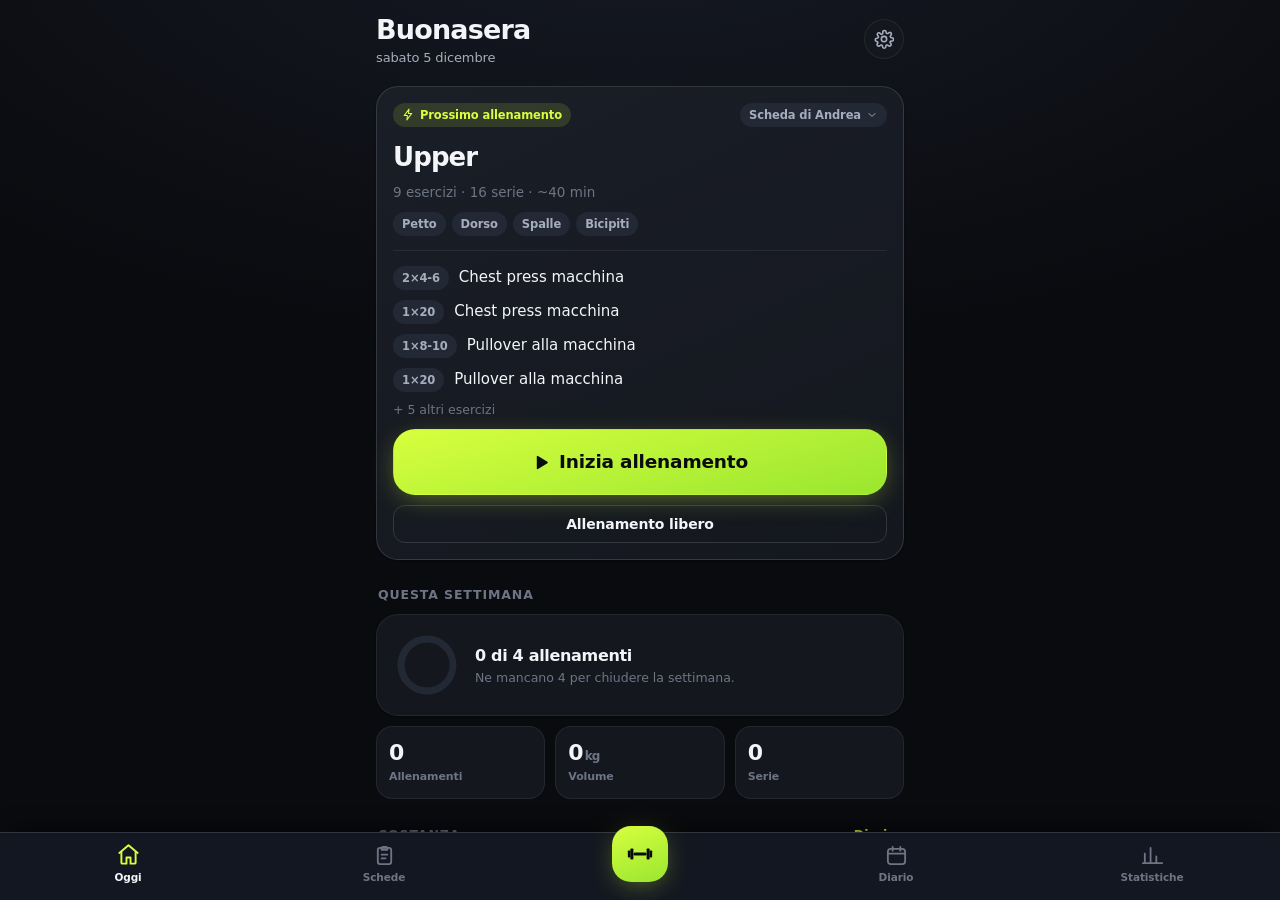
==== commit 0a7a36f3: "Status bar opaca: la carta definitiva per il fondo schermo Con `black-translucent` iOS disegna a tut" ====
--- a/index.html
+++ b/index.html
@@ -12,7 +12,11 @@
 <link rel="manifest" href="manifest.webmanifest">
 <meta name="mobile-web-app-capable" content="yes">
 <meta name="apple-mobile-web-app-capable" content="yes">
-<meta name="apple-mobile-web-app-status-bar-style" content="black-translucent">
+<!-- `black` e non `black-translucent`: con la status bar trasparente iOS disegna
+     a tutto schermo ma accorcia il viewport dell'altezza della status bar, e in
+     fondo resta una striscia irraggiungibile. iOS legge questo meta quando l'app
+     viene aggiunta alla Home, non a ogni avvio. -->
+<meta name="apple-mobile-web-app-status-bar-style" content="black">
 <meta name="apple-mobile-web-app-title" content="Palestra">
 <link rel="apple-touch-icon" href="icons/icon-180.png">
 <link rel="icon" href="icons/favicon.svg" type="image/svg+xml">
--- a/css/style.css
+++ b/css/style.css
@@ -562,6 +562,44 @@
 .sheet .sheet-foot { padding: 12px 18px calc(16px + var(--safe-b)); border-top: 1px solid var(--line); flex: none; display: flex; gap: 10px; }
 .sheet .sheet-foot .btn { flex: 1; }
 
+/* Se nonostante tutto iOS tiene il viewport più corto dello schermo, la safe
+   area in fondo è già fuori dal viewport: riservarle spazio lo sprecherebbe
+   due volte. */
+html.vp-short { --safe-pad-b: 0px; }
+
+/* Senza `viewport-fit=cover` le env() valgono 0 e il viewport è già dentro le
+   safe area: la barra si appoggia al bordo dell'area utile e serve solo un
+   filo di respiro sotto le icone. */
+html.vp-inset { --safe-t: 0px; --safe-b: 0px; --safe-pad-b: 7px; }
+
+/* E proviamo a prolungare la superficie della barra dentro la striscia che
+   resta fuori dal viewport. Se iOS la ritaglia non si perde niente — resta
+   esattamente com'era — ma se la disegna la barra arriva al bordo fisico. */
+html.vp-short .tabbar::after,
+html.vp-short .rail::after {
+  content: '';
+  position: absolute;
+  left: 0; right: 0; top: 100%;
+  height: var(--vp-gap, 0px);
+  background: var(--bar-bg);
+  pointer-events: none;
+}
+
+/* Seconda strada, quella con le prove a favore: lo sfondo dell'elemento radice
+   diventa lo sfondo del canvas e per specifica lo copre tutto, anche la parte
+   fuori dal viewport — lo si vede nello screenshot, dove la striscia morta è
+   nera come la pagina e non del colore del sistema. Allora ci dipingiamo sopra
+   una fascia del colore della barra, posizionata appena sotto il viewport. */
+html.vp-short body {
+  background-image:
+    linear-gradient(var(--bar-bg), var(--bar-bg)),
+    var(--bg-grad);
+  background-repeat: no-repeat, no-repeat;
+  background-size: 100% var(--vp-gap, 0px), 100% 100%;
+  background-position: left calc(100% + var(--vp-gap, 0px)), left top;
+  background-attachment: fixed, fixed;
+}
+
 /* ------------------------------------------------------- solo verticale --- */
 
 /* iOS ignora sia `orientation` nel manifest sia `screen.orientation.lock()`:
@@ -752,6 +790,7 @@
 .set-line .idx:active { transform: scale(.86); }
 .set-line .idx.warm { background: color-mix(in srgb, var(--warn) 22%, transparent); color: var(--warn); }
 .set-line .idx.drop { background: color-mix(in srgb, var(--violet) 24%, transparent); color: var(--violet); }
+.set-line .idx.myo { background: color-mix(in srgb, var(--cyan) 20%, transparent); color: var(--cyan); }
 .set-line .idx.fail { background: color-mix(in srgb, var(--err) 20%, transparent); color: var(--err); }
 .set-line.done .idx { background: var(--ok); color: #06240f; }
 .set-line.cur .idx { background: var(--acc); color: var(--acc-ink); }
@@ -995,10 +1034,17 @@
 
 /* ------------------------------------------------- figura esercizi (SVG) */
 
-.exfig .b-torso { stroke: var(--txt); opacity: .92; }
-.exfig .b-limb { stroke: var(--txt); opacity: .88; }
-.exfig .b-limb-d { stroke: var(--txt); opacity: .34; }
+/* il corpo è fatto di capsule piene, non di linee */
+.exfig .b-fill { fill: var(--txt); opacity: .9; }
+.exfig .b-fill-d { fill: var(--txt); opacity: .3; }          /* arto lontano */
+.exfig .b-fill-s { fill: var(--txt); opacity: .68; }         /* arto lontano, di fronte */
+.exfig .b-torso-wide {                                        /* tronco di fronte */
+  stroke: var(--txt); stroke-width: 6; stroke-linejoin: round; opacity: .9;
+}
 .exfig .b-head { fill: var(--txt); opacity: .92; }
+.exfig .b-focus { fill: var(--acc); opacity: .5; }            /* muscolo che lavora */
+.exfig .b-spine { stroke: var(--acc); opacity: .9; stroke-dasharray: 3.5 3; }
+.exfig .b-shadow { fill: var(--txt); opacity: .05; }
 
 .exfig .p-floor { stroke: var(--line-2); }
 .exfig .p-eq { stroke: var(--txt-3); opacity: .75; stroke-linecap: round; }
@@ -1008,6 +1054,7 @@
 .exfig .p-w { fill: var(--acc); }
 .exfig .p-w-i { fill: var(--bg); opacity: .8; }
 .exfig .p-w-l { stroke: var(--acc); stroke-linecap: round; }
+.exfig .p-w-h { stroke: var(--acc); stroke-width: 2.4; fill: none; stroke-linecap: round; }
 
 /* evidenziazione dei risultati di ricerca */
 mark {
